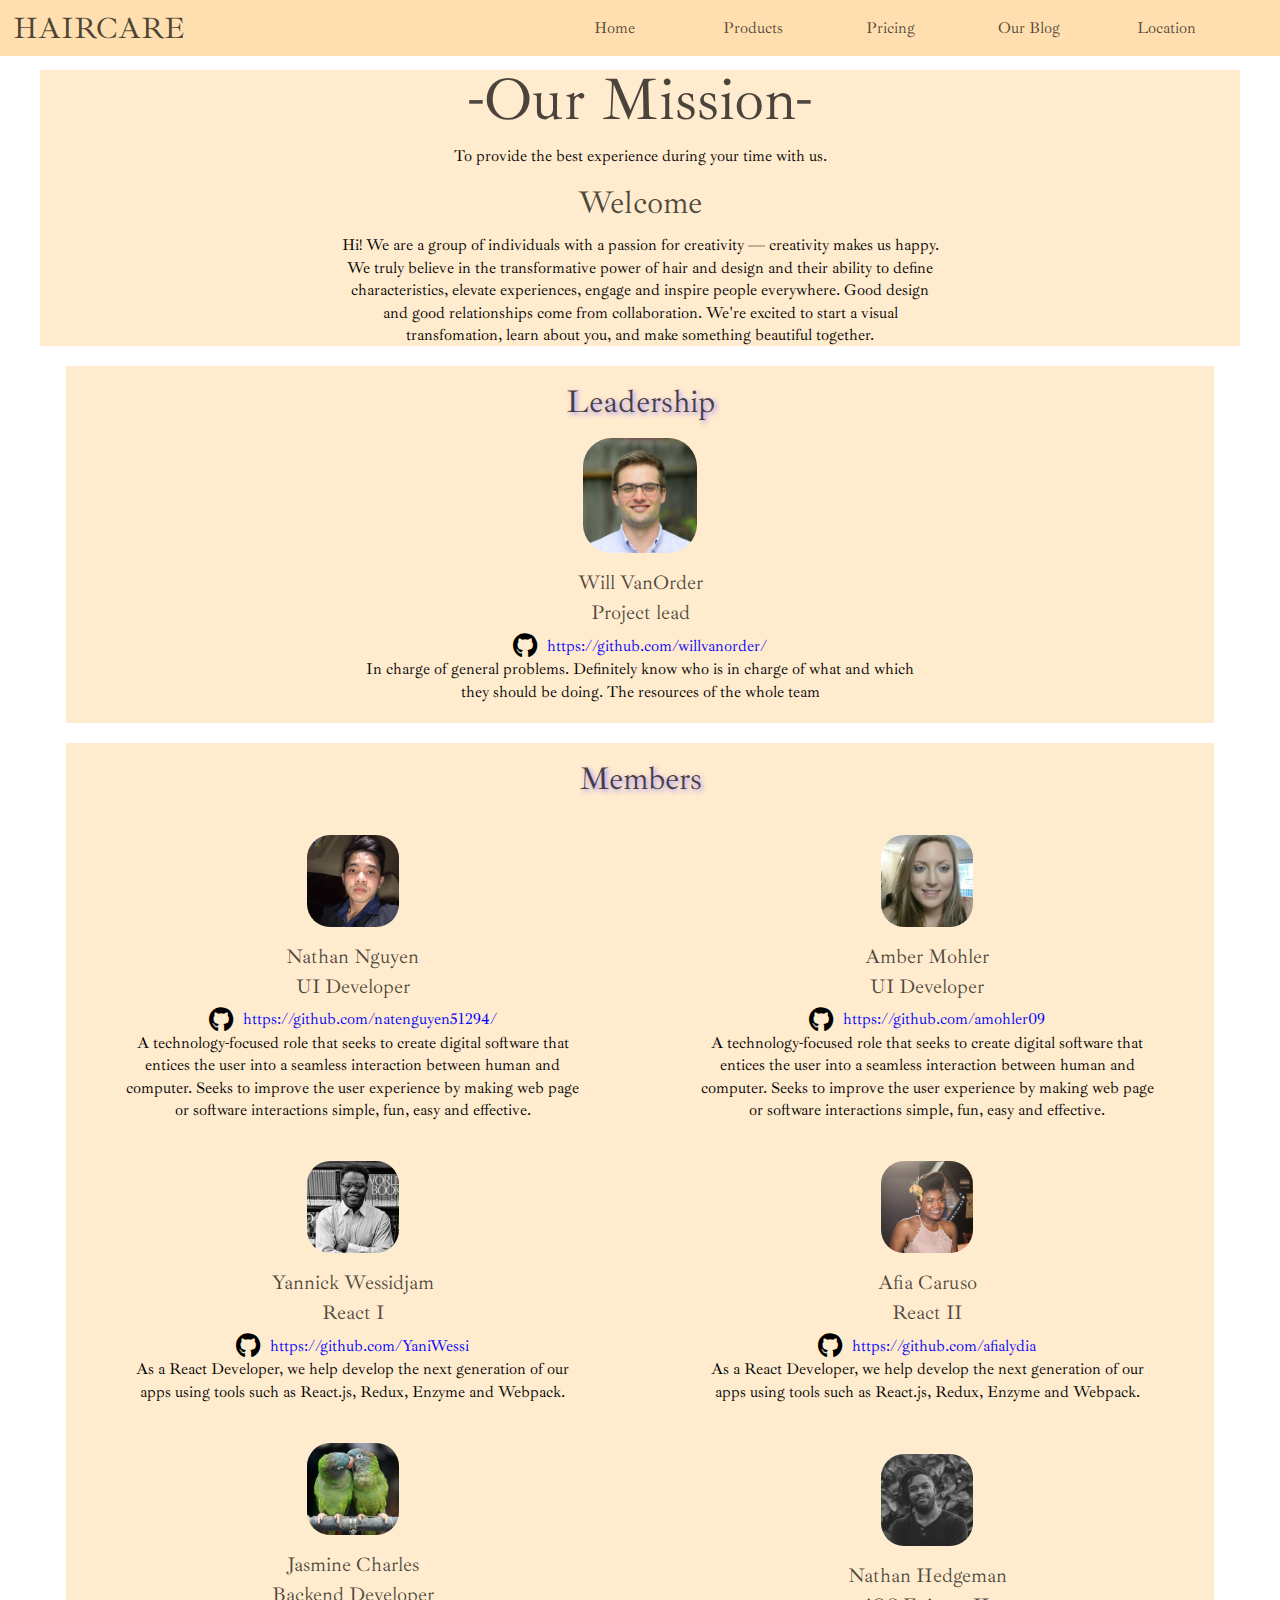
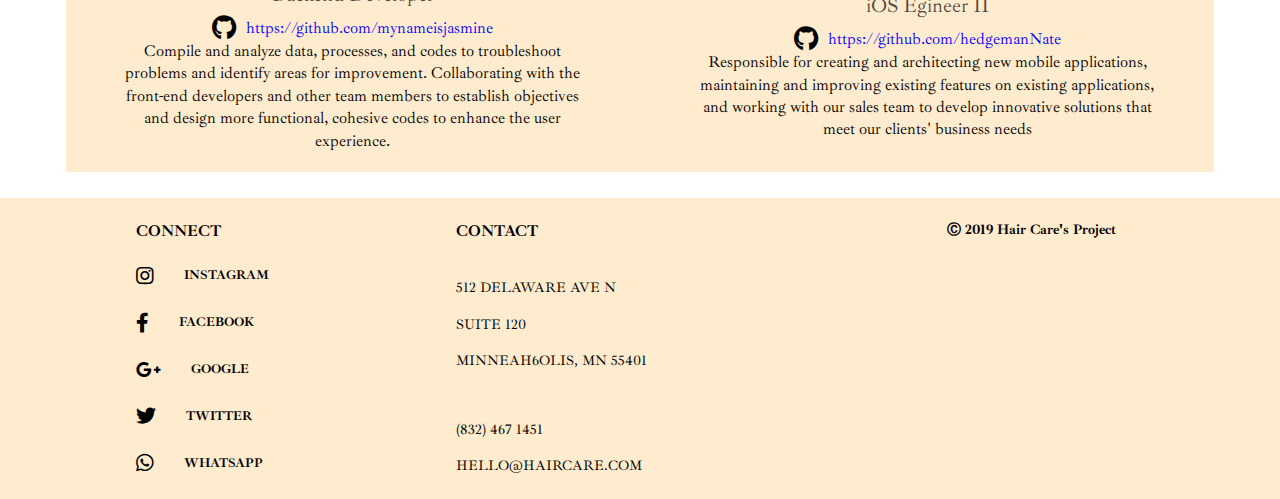
==== about.html @ 421dd812 "Merge pull request #2 from natenguyen51294/nate-nguyen" ====
<!doctype html>

<html lang="en">

<head>
  <meta charset="utf-8">
  <link href="https://fonts.googleapis.com/css?family=Ibarra+Real+Nova&display=swap" rel="stylesheet">
  <link href="css/index.css" rel="stylesheet">
  <link href="css/all.css" rel="stylesheet">

  <title>Haircare | New Hair, New Life</title>

  <meta name="viewport" content="width=device-width, initial-scale=1.0">

</head>

<body>
  <div class="navigation">
    <h3>Haircare</h3>
    <nav>
      <a href="index.html">Home</a>
      <a href="#">Products</a>
      <a href="#">Pricing</a>
      <a href="#">Our Blog</a>
      <a href="#">Location</a>
    </nav>
  </div>

  <header class="mission">
    <div class="intro">
      <h1>-Our Mission-</h1>
      <p>To provide the best experience during your time with us.</p>
    </div>
    <div class="about">
      <h2>Welcome</h2>
      <p>Hi! We are a group of individuals with a passion for creativity — creativity makes
        us happy. We truly believe in the transformative power of hair and design and their ability to define
        characteristics, elevate experiences, engage and inspire people everywhere. Good design and good relationships
        come from collaboration. We're excited to start a visual transfomation, learn about you, and make something
        beautiful
        together.</p>
    </div>
  </header>

  <main class="about-page">
    <div class="leader">
      <h2>Leadership</h2>
      <div class="lead">
        <img src="img/Will.jpeg" alt="Will img">
        <h4>Will VanOrder</h4>
        <h4>Project lead</h4>
        <div class="links">
          <i class="fab fa-github"></i>
          <a href="#" class="git-link">https://github.com/willvanorder/</a>
        </div>
        <p>In charge of general problems. Definitely know who is in charge of what and which they should be doing. The
          resources of the whole team</p>
      </div>
    </div>

    <section class="team-member">
      <div class="title">
        <h2>Members</h2>
      </div>
      <div class="members">
        <img src="img/my-photo.jpg" alt="Nguyen's img">
        <h4>Nathan Nguyen</h4>
        <h4>UI Developer</h4>
        <div class="links">
          <i class="fab fa-github"></i>
          <a href="#" class="git-link">https://github.com/natenguyen51294/</a>
        </div>
        <p>A technology-focused role that seeks to create digital software that entices the user into a seamless
          interaction between human and computer. Seeks to improve the user experience by making web page or software
          interactions simple, fun, easy and
          effective.</p>
      </div>
      <div class="members">
        <img src="img/amber.jpeg" alt="Amber's img">
        <h4>Amber Mohler</h4>
        <h4>UI Developer</h4>
        <div class="links">
          <i class="fab fa-github"></i>
          <a href="#" class="git-link">https://github.com/amohler09</a>
        </div>
        <p>A technology-focused role that seeks to create digital software that entices the user into a seamless
          interaction between human and computer. Seeks to improve the user experience by making web page or software
          interactions simple, fun, easy and
          effective.</p>
      </div>
      <div class="members">
        <img src="img/Yannick.jpeg" alt="Yannick's img">
        <h4>Yannick Wessidjam</h4>
        <h4>React I</h4>
        <div class="links">
          <i class="fab fa-github"></i>
          <a href="#" class="git-link">https://github.com/YaniWessi</a>
        </div>
        <p>As a React Developer, we help develop the next generation of our apps using tools such as React.js,
          Redux, Enzyme and Webpack.</p>
      </div>
      <div class="members">
        <img src="img/Afia.jpeg" alt="Afia's img">
        <h4>Afia Caruso</h4>
        <h4>React II</h4>
        <div class="links">
          <i class="fab fa-github"></i>
          <a href="#" class="git-link">https://github.com/afialydia</a>
        </div>
        <p>As a React Developer, we help develop the next generation of our apps using tools such as React.js,
          Redux, Enzyme and Webpack.</p>
      </div>
      <div class="members">
        <img src="img/Jasmine.jpeg" alt="Jasmine's img">
        <h4>Jasmine Charles</h4>
        <h4>Backend Developer</h4>
        <div class="links">
          <i class="fab fa-github"></i>
          <a href="#" class="git-link">https://github.com/mynameisjasmine</a>
        </div>
        <p>Compile and analyze data, processes, and codes to troubleshoot problems and identify areas for improvement.
          Collaborating with the front-end developers and other team members to establish objectives and design more
          functional, cohesive codes to enhance the user experience.</p>
      </div>
      <div class="members">
        <img src="img/Nathan.jpeg" alt="Hedgeman's img">
        <h4>Nathan Hedgeman</h4>
        <h4>iOS Egineer II</h4>
        <div class="links">
          <i class="fab fa-github"></i>
          <a href="#" class="git-link">https://github.com/hedgemanNate</a>
        </div>
        <p>Responsible for creating and architecting new mobile applications, maintaining and improving existing
          features on existing applications, and working with our sales team to develop innovative solutions that meet
          our clients' business needs</p>
      </div>
    </section>
  </main>
</body>

<footer class="about-footer">
  <div class="connect">
    <h5>Connect</h5>
    <div class="social-media">
      <i class="fab fa-instagram"></i>
      <a href="#" class="social-app">instagram</a>
    </div>
    <div class="social-media">
      <i class="fab fa-facebook-f"></i>
      <a href="#" class="social-app">facebook</a>
    </div>
    <div class="social-media">
      <i class="fab fa-google-plus-g"></i>
      <a href="#" class="social-app">google</a>
    </div>
    <div class="social-media">
      <i class="fab fa-twitter"></i>
      <a href="#" class="social-app">twitter</a>
    </div>
    <div class="social-media">
      <i class="fab fa-whatsapp"></i>
      <a href="#" class="social-app">whatsapp</a>
    </div>
  </div>
  <div class="contact">
    <h5>Contact</h5>
    <h6>512 DELAWARE AVE N</h6>
    <h6> SUITE 120</h6>
    <h6> MINNEAh6OLIS, MN 55401</h6><br>
    <h6> (832) 467 1451</h6>
    <h6> HELLO@HAIRCARE.COM</h6>
  </div>
  <div class="establish">
    <h5>&#9400; 2019 Hair Care's Project</h5>
  </div>
</footer>
---- css/index.css ----
/* http://meyerweb.com/eric/tools/css/reset/ 
   v2.0 | 20110126
   License: none (public domain)
*/
html,
body,
div,
span,
applet,
object,
iframe,
h1,
h2,
h3,
h4,
h5,
h6,
p,
blockquote,
pre,
a,
abbr,
acronym,
address,
big,
cite,
code,
del,
dfn,
em,
img,
ins,
kbd,
q,
s,
samp,
small,
strike,
strong,
sub,
sup,
tt,
var,
b,
u,
i,
center,
dl,
dt,
dd,
ol,
ul,
li,
fieldset,
form,
label,
legend,
table,
caption,
tbody,
tfoot,
thead,
tr,
th,
td,
article,
aside,
canvas,
details,
embed,
figure,
figcaption,
footer,
header,
hgroup,
menu,
nav,
output,
ruby,
section,
summary,
time,
mark,
audio,
video {
  margin: 0;
  padding: 0;
  border: 0;
  font-size: 100%;
  font: inherit;
  vertical-align: baseline;
}
/* HTML5 display-role reset for older browsers */
article,
aside,
details,
figcaption,
figure,
footer,
header,
hgroup,
menu,
nav,
section {
  display: block;
}
body {
  line-height: 1;
}
ol,
ul {
  list-style: none;
}
blockquote,
q {
  quotes: none;
}
blockquote:before,
blockquote:after,
q:before,
q:after {
  content: '';
  content: none;
}
table {
  border-collapse: collapse;
  border-spacing: 0;
}
* {
  box-sizing: border-box;
}
html {
  font-size: 62.5%;
}
html,
body {
  font-family: 'Ibarra Real Nova', serif;
}
h1,
h2,
h3,
h4,
h5 {
  font-family: 'Ibarra Real Nova', serif;
}
h2 {
  font-size: 3.2rem;
}
h3 {
  font-size: 2.8rem;
}
p {
  font-size: 1.6rem;
  line-height: 1.4;
}
header {
  display: flex;
  justify-content: space-between;
  align-items: center;
  margin: 2rem 2rem;
}
@media (max-width: 1000px) {
  header {
    margin: 2rem 1rem;
  }
}
@media (max-width: 500px) {
  header {
    flex-direction: column;
    align-items: flex-start;
  }
}
header h1 {
  font-size: 6rem;
  width: 92%;
  text-transform: capitalize;
  color: #000000b5;
}
@media (max-width: 1000px) {
  header h1 {
    font-size: 3rem;
  }
}
@media (max-width: 800px) {
  header h1 {
    font-size: 2rem;
  }
}
@media (max-width: 500px) {
  header h1 {
    width: 80%;
    margin-bottom: 2rem;
  }
}
header h1 span {
  font-size: 2rem;
  font-family: 'Satisfy', cursive;
  margin-left: 2rem;
  text-shadow: 0.2rem 0.2rem 1rem;
}
@media (max-width: 500px) {
  header h1 span {
    font-size: 1.5rem;
  }
}
header nav {
  display: flex;
  justify-content: center;
  width: 8%;
}
header nav:hover {
  box-shadow: 0.2rem 0.2rem 1rem;
  border-radius: 45%;
  transition: 0.5s;
}
@media (max-width: 500px) {
  header nav {
    width: 20%;
  }
}
header nav a {
  font-size: 1.6rem;
  text-decoration: none;
  color: #000000b5;
  text-transform: capitalize;
}
@media (max-width: 800px) {
  header nav a {
    font-size: 1.2rem;
  }
}
@media (max-width: 500px) {
  header nav a {
    font-size: 1rem;
  }
}
.navigation {
  display: flex;
  justify-content: space-around;
  align-items: center;
  padding: 1%;
  position: fixed;
  width: 100%;
  top: 0;
  background-color: #ffdfaf;
}
.navigation h3 {
  font-size: 3rem;
  text-transform: uppercase;
  color: #000000b5;
  width: 40%;
}
@media (max-width: 1000px) {
  .navigation h3 {
    font-size: 2.5rem;
  }
}
@media (max-width: 500px) {
  .navigation h3 {
    font-size: 2rem;
  }
}
.navigation nav {
  display: flex;
  justify-content: space-evenly;
  align-items: center;
  width: 60%;
}
@media (max-width: 1000px) {
  .navigation nav {
    width: 100%;
  }
}
.navigation nav a {
  width: 10%;
  height: 3rem;
  font-size: 1.6rem;
  text-decoration: none;
  color: #000000b5;
  display: flex;
  justify-content: center;
  align-items: center;
}
.navigation nav a:hover {
  box-shadow: 0 1px 2px rgba(0, 0, 0, 0.3);
  transition: box-shadow 0.3s ease-in-out;
  transform: scale(1.3, 1.3);
  border-radius: 50%;
}
@media (max-width: 500px) {
  .navigation nav a {
    font-size: 1rem;
  }
}
.hero {
  margin-bottom: -7rem;
}
@media (max-width: 1000px) {
  .hero {
    margin-bottom: -3rem;
  }
}
@media (max-width: 500px) {
  .hero {
    margin-bottom: -2rem;
  }
}
.hero img {
  position: absolute;
  top: 0%;
  left: 0%;
  width: 100%;
  height: 100%;
  z-index: -1;
  overflow: hidden;
}
.home {
  display: flex;
  justify-content: space-around;
  align-items: center;
  height: 100vh;
}
.home h2 {
  width: 65%;
  text-align: left;
  height: 65%;
  line-height: 2;
  font-size: 3.3rem;
  text-transform: capitalize;
  color: #000000b5;
}
@media (max-width: 1000px) {
  .home h2 {
    height: 50%;
    font-size: 3rem;
    width: 80%;
  }
}
@media (max-width: 500px) {
  .home h2 {
    font-size: 2rem;
    width: 90%;
  }
}
.home h2 .span-1 {
  font-size: 7rem;
  font-family: 'Satisfy', cursive;
  text-shadow: 0.2rem 0.2rem 1rem;
}
@media (max-width: 800px) {
  .home h2 .span-1 {
    font-size: 5rem;
  }
}
@media (max-width: 500px) {
  .home h2 .span-1 {
    font-size: 3.5rem;
  }
}
.home h2 .span-2 {
  font-size: 2rem;
}
.different-section h2 {
  text-align: center;
  text-transform: uppercase;
  color: #000000b5;
  font-size: 4rem;
  text-shadow: 0.5rem 0.5rem 1rem black;
  font-family: 'Raleway Dots', cursive;
  font-weight: 500;
}
@media (max-width: 1000px) {
  .different-section h2 {
    font-size: 2.5rem;
    margin: 0;
  }
}
@media (max-width: 500px) {
  .different-section h2 {
    font-size: 2rem;
  }
}
.mission {
  display: flex;
  flex-direction: column;
  background-color: #ffebcd;
  margin: 7rem 4rem 2rem 4rem;
}
@media (max-width: 1000px) {
  .mission {
    margin-top: 6rem;
  }
}
@media (max-width: 500px) {
  .mission {
    margin-top: 4rem;
  }
}
.mission .intro {
  width: 100%;
  text-align: center;
  margin-bottom: 2rem;
}
.mission .intro h1 {
  width: 100%;
  margin-bottom: 1.5rem;
  color: #000000b5;
}
@media (max-width: 1000px) {
  .mission .intro h1 {
    font-size: 5rem;
  }
}
@media (max-width: 500px) {
  .mission .intro h1 {
    font-size: 3rem;
    text-align: center;
  }
}
.mission .about {
  width: 50%;
  text-align: center;
}
@media (max-width: 1000px) {
  .mission .about {
    width: 100%;
  }
}
.mission .about h2 {
  width: 100%;
  margin-bottom: 1.5rem;
  color: #000000b5;
}
@media (max-width: 500px) {
  .mission .about h2 {
    font-size: 2.2rem;
  }
}
@media (max-width: 1000px) {
  .mission .about p {
    font-size: 1.5rem;
  }
}
@media (max-width: 500px) {
  .mission .about p {
    font-size: 1.3rem;
  }
}
.about-page {
  margin: auto 4rem;
  padding: 2%;
  padding-top: 0;
}
.about-page img {
  margin-bottom: 2rem;
  width: 20%;
  border-radius: 25%;
}
.about-page img:hover {
  transition: 0.5s ease-out;
  transform: scale(0.9, 0.9);
}
.about-page .leader {
  display: flex;
  justify-content: center;
  align-items: center;
  flex-direction: column;
  background-color: #ffebcd;
}
.about-page .leader h2 {
  color: #000000b5;
  margin-top: 2rem;
  text-shadow: 0.2rem 0.2rem 0.5rem #a08bff;
}
@media (max-width: 500px) {
  .about-page .leader h2 {
    font-size: 1.8rem;
  }
}
.about-page .leader .lead {
  width: 50%;
  margin: 2rem auto;
  display: flex;
  justify-content: center;
  align-items: center;
  flex-direction: column;
}
@media (max-width: 500px) {
  .about-page .leader .lead {
    width: 100%;
  }
}
.about-page .leader .lead h4 {
  font-size: 2rem;
  color: #000000b5;
  margin-bottom: 1rem;
}
@media (max-width: 500px) {
  .about-page .leader .lead h4 {
    font-size: 1.8rem;
  }
}
.about-page .leader .lead .links {
  display: flex;
  justify-content: center;
  align-items: center;
}
.about-page .leader .lead .links i {
  font-size: 2.5rem;
  margin-right: 1rem;
}
@media (max-width: 800px) {
  .about-page .leader .lead .links i {
    font-size: 2rem;
  }
}
.about-page .leader .lead .links .git-link {
  font-size: 1.6rem;
  text-decoration: none;
}
.about-page .leader .lead .links .git-link:link,
.about-page .leader .lead .links .git-link:visited {
  color: blue;
}
.about-page .leader .lead .links .git-link:hover {
  color: red;
}
.about-page .leader .lead p {
  text-align: center;
}
@media (max-width: 1000px) {
  .about-page .leader .lead p {
    font-size: 1.4rem;
  }
}
@media (max-width: 500px) {
  .about-page .leader .lead p {
    font-size: 1.3rem;
    padding: 1%;
  }
}
.about-page .team-member {
  display: flex;
  justify-content: space-evenly;
  align-items: center;
  flex-wrap: wrap;
  background-color: #ffebcd;
  margin-top: 2rem;
}
.about-page .team-member .title {
  text-align: center;
  margin: 2rem auto;
  width: 100%;
}
.about-page .team-member .title h2 {
  color: #000000b5;
  text-shadow: 0.2rem 0.2rem 0.5rem #a08bff;
}
@media (max-width: 500px) {
  .about-page .team-member .title h2 {
    font-size: 1.8rem;
  }
}
.about-page .team-member .members {
  width: 40%;
  margin: 2rem auto;
  display: flex;
  justify-content: center;
  align-items: center;
  flex-direction: column;
}
@media (max-width: 500px) {
  .about-page .team-member .members {
    width: 100%;
    margin-bottom: 0;
  }
}
.about-page .team-member .members h4 {
  font-size: 2rem;
  color: #000000b5;
  margin-bottom: 1rem;
}
@media (max-width: 500px) {
  .about-page .team-member .members h4 {
    font-size: 1.8rem;
  }
}
.about-page .team-member .members .links {
  display: flex;
  justify-content: center;
  align-items: center;
}
.about-page .team-member .members .links i {
  font-size: 2.5rem;
  margin-right: 1rem;
}
@media (max-width: 800px) {
  .about-page .team-member .members .links i {
    font-size: 2rem;
  }
}
.about-page .team-member .members .links .git-link {
  font-size: 1.6rem;
  text-decoration: none;
}
@media (max-width: 800px) {
  .about-page .team-member .members .links .git-link {
    font-size: 1.3rem;
  }
}
.about-page .team-member .members .links .git-link:link,
.about-page .team-member .members .links .git-link:visited {
  color: blue;
}
.about-page .team-member .members .links .git-link:hover {
  color: red;
}
.about-page .team-member .members p {
  text-align: center;
}
@media (max-width: 1000px) {
  .about-page .team-member .members p {
    font-size: 1.4rem;
  }
}
@media (max-width: 500px) {
  .about-page .team-member .members p {
    font-size: 1.3rem;
    padding: 1%;
  }
}
.style,
.color {
  width: 90%;
  margin: 0 auto;
  display: flex;
  justify-content: space-between;
  align-items: center;
  margin: 5rem auto;
}
.style h3,
.color h3 {
  text-align: center;
  margin: 1.5rem auto;
  font-family: 'Cookie', cursive;
}
@media (max-width: 800px) {
  .style h3,
  .color h3 {
    margin: auto 3rem;
    font-size: 2.2rem;
  }
}
.style p,
.color p {
  font-size: 1.6rem;
}
@media (max-width: 500px) {
  .style p,
  .color p {
    font-size: 1.2rem;
  }
}
.style {
  background-color: #ffe4e1;
  display: flex;
  justify-content: space-between;
  align-items: center;
}
@media (max-width: 800px) {
  .style {
    flex-direction: column;
  }
}
@media (max-width: 500px) {
  .style #reverse {
    flex-direction: row-reverse;
  }
}
.style .col-1-of-3 {
  width: 30%;
  display: flex;
  justify-content: center;
  align-items: center;
  flex-direction: column;
  padding: 3rem;
}
@media (max-width: 1000px) {
  .style .col-1-of-3 {
    width: 30%;
    margin: 2rem 4rem;
  }
}
@media (max-width: 800px) {
  .style .col-1-of-3 {
    width: 100%;
    flex-direction: row;
  }
}
@media (max-width: 500px) {
  .style .col-1-of-3 {
    width: 100%;
    padding: 1rem;
  }
}
.style .col-1-of-3 img {
  width: 60%;
  border-radius: 50%;
}
@media (max-width: 1000px) {
  .style .col-1-of-3 img {
    width: 45%;
  }
}
@media (max-width: 800px) {
  .style .col-1-of-3 img {
    width: 20%;
  }
}
.color {
  background-color: #ffe4e1;
  display: flex;
  justify-content: space-between;
  align-items: center;
}
@media (max-width: 800px) {
  .color {
    flex-direction: column;
  }
}
@media (max-width: 500px) {
  .color #reverse {
    flex-direction: row;
  }
}
.color .col-1-of-2 {
  width: 40%;
  display: flex;
  justify-content: center;
  align-items: center;
  flex-direction: column;
  padding: 3rem;
}
@media (max-width: 1000px) {
  .color .col-1-of-2 {
    width: 80%;
    margin: 2rem 4rem;
  }
}
@media (max-width: 800px) {
  .color .col-1-of-2 {
    width: 100%;
    flex-direction: row-reverse;
  }
}
@media (max-width: 500px) {
  .color .col-1-of-2 {
    width: 100%;
    padding: 1rem;
  }
}
.color .col-1-of-2 img {
  width: 60%;
  border-radius: 50%;
}
@media (max-width: 800px) {
  .color .col-1-of-2 img {
    width: 20%;
  }
}
.home-page {
  text-align: center;
  font-size: 2.3rem;
  padding-bottom: 3rem;
  color: #000000b5;
  background-color: #ffe4e1;
}
@media (max-width: 500px) {
  .home-page {
    font-size: 2rem;
  }
}
.home-page nav {
  padding: 2%;
  padding-top: 0;
  display: flex;
  justify-content: center;
  align-items: center;
}
.home-page nav a {
  text-decoration: none;
  text-transform: uppercase;
  font-size: 1.6rem;
  color: #000000b5;
  margin: 2rem;
}
@media (max-width: 500px) {
  .home-page nav a {
    font-size: 1.4rem;
  }
}
.home-page span {
  font-size: 1.2rem;
}
@media (max-width: 500px) {
  .home-page {
    font-size: 1.8rem;
  }
}
.about-footer {
  background-color: #ffebcd;
  padding: 2%;
  display: flex;
  justify-content: space-around;
  align-items: center;
}
.about-footer h5 {
  font-size: 1.6rem;
  text-transform: uppercase;
  font-weight: 700;
}
@media (max-width: 500px) {
  .about-footer h5 {
    font-size: 1.4rem;
  }
}
.about-footer .connect {
  height: 25rem;
  width: 20%;
  display: flex;
  justify-content: space-between;
  align-items: center;
  flex-direction: column;
}
@media (max-width: 500px) {
  .about-footer .connect {
    width: 30%;
    margin-left: -3rem;
  }
}
.about-footer .connect h5 {
  width: 60%;
}
.about-footer .connect .social-media {
  width: 60%;
  display: flex;
  justify-content: start;
  align-items: center;
  flex-direction: row;
  margin: 2rem auto 0 auto;
}
.about-footer .connect .social-media .social-app {
  font-size: 1.3rem;
  text-transform: uppercase;
  text-decoration: none;
  font-weight: 700;
}
@media (max-width: 800px) {
  .about-footer .connect .social-media .social-app {
    font-size: 1.1rem;
  }
}
.about-footer .connect .social-media .social-app:link,
.about-footer .connect .social-media .social-app:visited {
  color: black;
}
.about-footer .connect .social-media i {
  font-size: 2rem;
  margin-right: 3rem;
}
@media (max-width: 800px) {
  .about-footer .connect .social-media i {
    font-size: 1.8rem;
  }
}
.about-footer .connect .social-media .fa-instagram:hover {
  color: #c32aa3;
}
.about-footer .connect .social-media .fa-facebook-f:hover {
  color: #3b5998;
}
.about-footer .connect .social-media .fa-google-plus-g:hover {
  color: #dc4e41;
}
.about-footer .connect .social-media .fa-twitter:hover {
  color: #55acee;
}
.about-footer .connect .social-media .fa-whatsapp:hover {
  color: #25d366;
}
.about-footer .contact {
  height: 25rem;
  width: 30%;
  display: flex;
  justify-content: space-between;
  align-items: start;
  flex-direction: column;
}
@media (max-width: 500px) {
  .about-footer .contact {
    margin-left: 1rem;
  }
}
.about-footer .contact h5 {
  margin-bottom: 2rem;
}
.about-footer .contact h6 {
  font-size: 1.4rem;
  text-transform: uppercase;
}
@media (max-width: 500px) {
  .about-footer .contact h6 {
    font-size: 1.2rem;
  }
}
.about-footer .establish {
  height: 25rem;
  width: 20%;
}
.about-footer .establish h5 {
  font-size: 1.4rem;
  text-transform: capitalize;
}
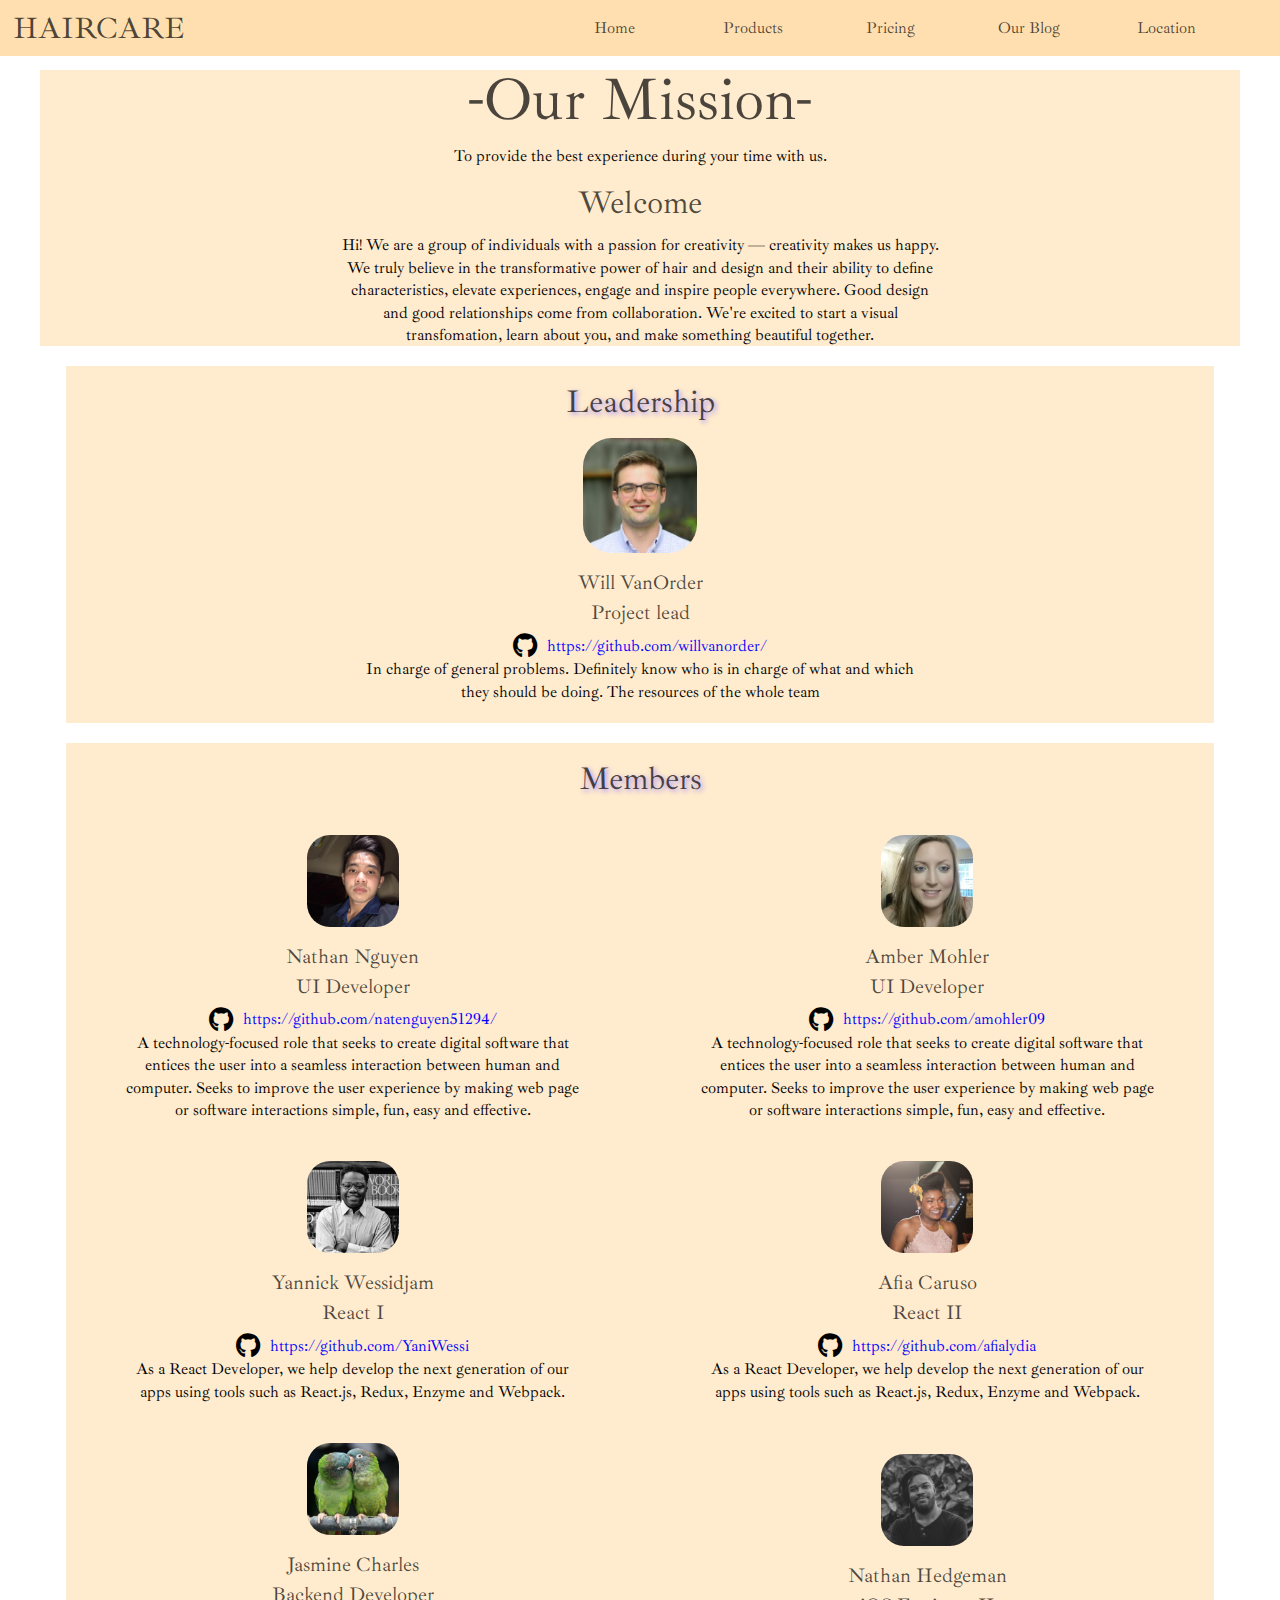
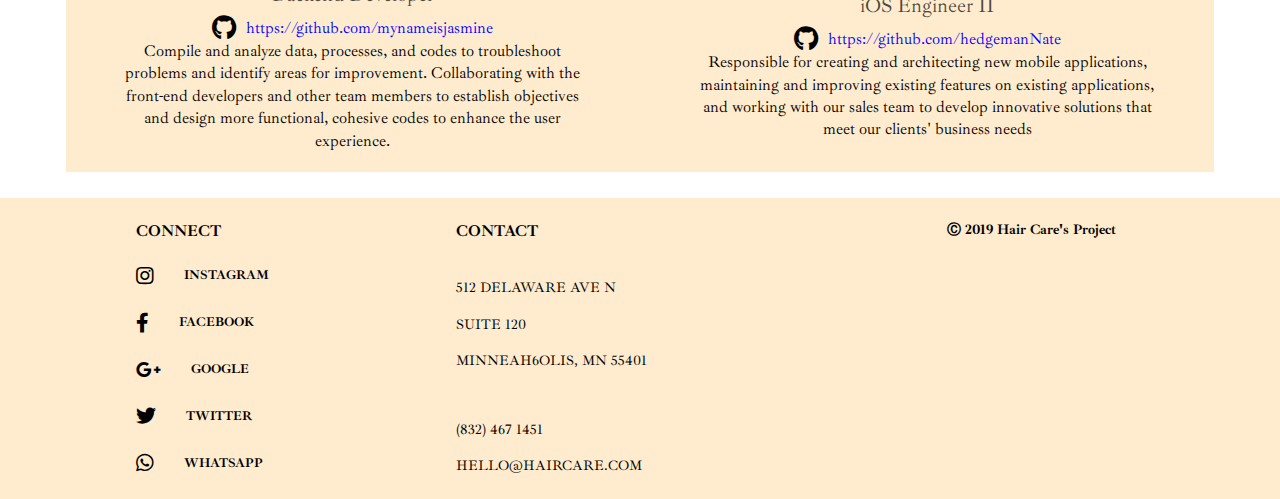
==== commit 51ebb458: "updated hover effect about footer" ====
--- a/about.html
+++ b/about.html
@@ -125,7 +125,7 @@
       <div class="members">
         <img src="img/Nathan.jpeg" alt="Hedgeman's img">
         <h4>Nathan Hedgeman</h4>
-        <h4>iOS Egineer II</h4>
+        <h4>iOS Engineer II</h4>
         <div class="links">
           <i class="fab fa-github"></i>
           <a href="#" class="git-link">https://github.com/hedgemanNate</a>
--- a/css/index.css
+++ b/css/index.css
@@ -283,7 +283,7 @@
 }
 .navigation nav a:hover {
   box-shadow: 0 1px 2px rgba(0, 0, 0, 0.3);
-  transition: box-shadow 0.3s ease-in-out;
+  transition: box-shadow 0.5s ease-in-out;
   transform: scale(1.3, 1.3);
   border-radius: 50%;
 }
@@ -864,6 +864,10 @@
 .about-footer .connect .social-media .social-app:visited {
   color: black;
 }
+.about-footer .connect .social-media .social-app:hover {
+  color: blue;
+  transition: 0.3s;
+}
 .about-footer .connect .social-media i {
   font-size: 2rem;
   margin-right: 3rem;
@@ -875,18 +879,23 @@
 }
 .about-footer .connect .social-media .fa-instagram:hover {
   color: #c32aa3;
+  transition: 0.3s;
 }
 .about-footer .connect .social-media .fa-facebook-f:hover {
   color: #3b5998;
+  transition: 0.3s;
 }
 .about-footer .connect .social-media .fa-google-plus-g:hover {
   color: #dc4e41;
+  transition: 0.3s;
 }
 .about-footer .connect .social-media .fa-twitter:hover {
   color: #55acee;
+  transition: 0.3s;
 }
 .about-footer .connect .social-media .fa-whatsapp:hover {
   color: #25d366;
+  transition: 0.3s;
 }
 .about-footer .contact {
   height: 25rem;
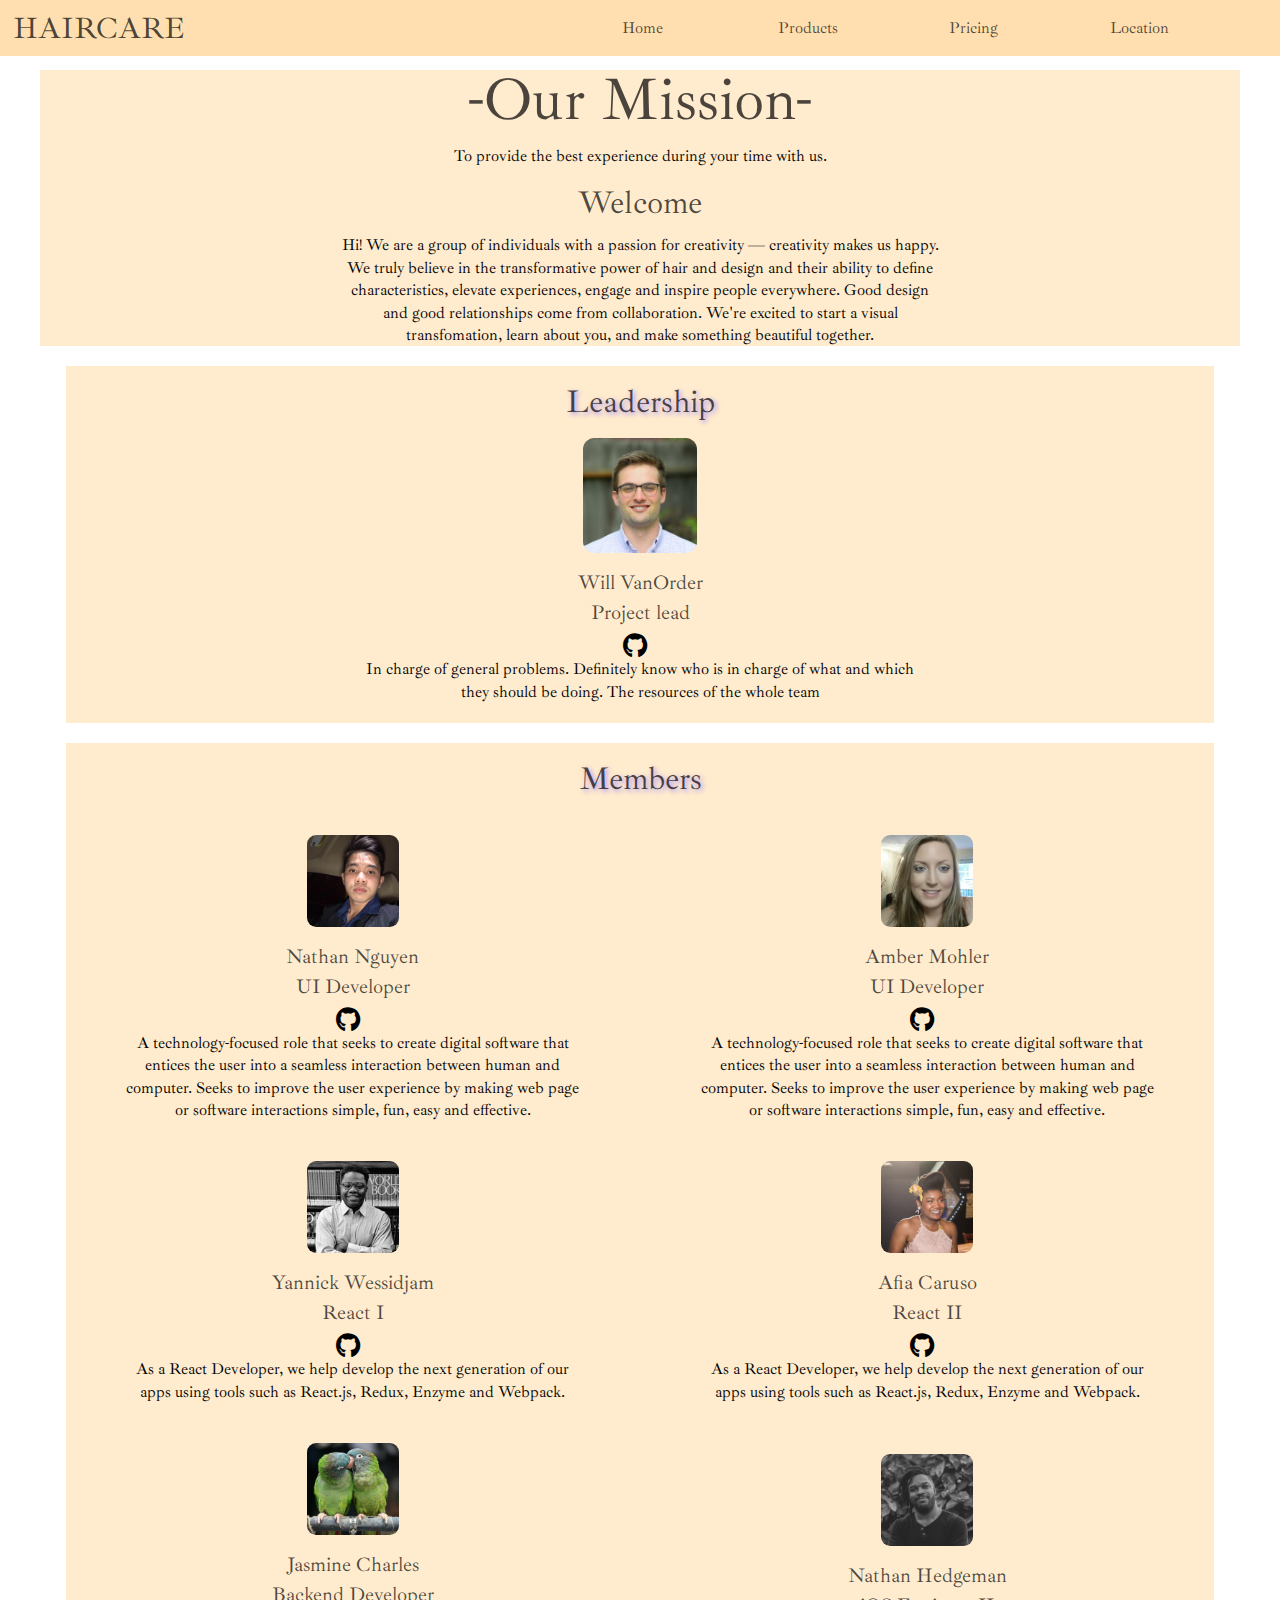
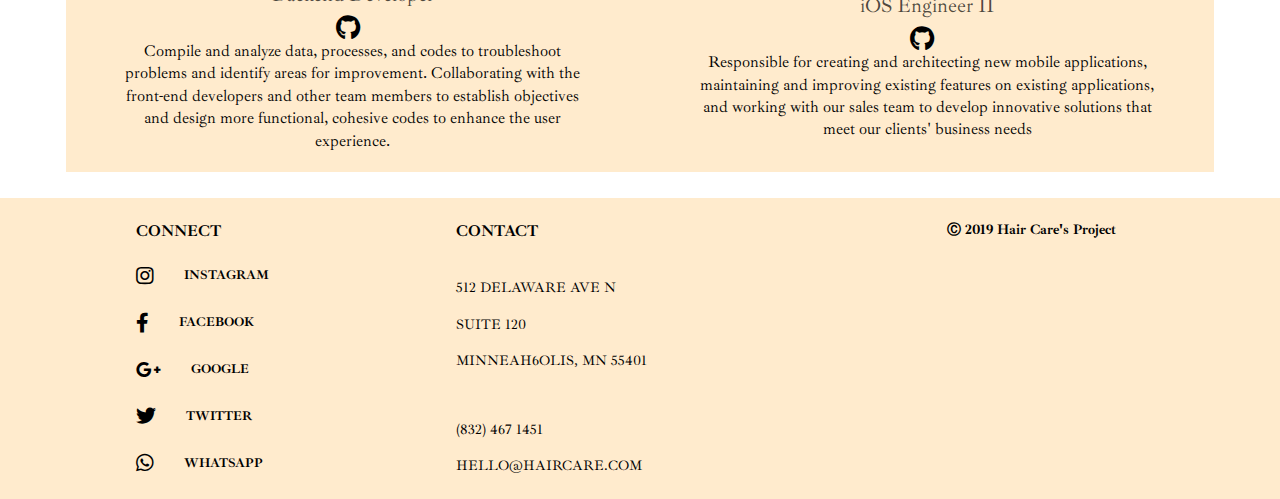
==== commit 795f70de: "Merge pull request #3 from natenguyen51294/nate-nguyen" ====
--- a/about.html
+++ b/about.html
@@ -21,7 +21,6 @@
       <a href="index.html">Home</a>
       <a href="#">Products</a>
       <a href="#">Pricing</a>
-      <a href="#">Our Blog</a>
       <a href="#">Location</a>
     </nav>
   </div>
@@ -50,8 +49,7 @@
         <h4>Will VanOrder</h4>
         <h4>Project lead</h4>
         <div class="links">
-          <i class="fab fa-github"></i>
-          <a href="#" class="git-link">https://github.com/willvanorder/</a>
+          <a href="https://github.com/willvanorder/" class="git-link" target="_blank"><i class="fab fa-github"></i></a>
         </div>
         <p>In charge of general problems. Definitely know who is in charge of what and which they should be doing. The
           resources of the whole team</p>
@@ -67,8 +65,8 @@
         <h4>Nathan Nguyen</h4>
         <h4>UI Developer</h4>
         <div class="links">
-          <i class="fab fa-github"></i>
-          <a href="#" class="git-link">https://github.com/natenguyen51294/</a>
+          <a href="https://github.com/natenguyen51294/" class="git-link" target="_blank"><i
+              class="fab fa-github"></i></a>
         </div>
         <p>A technology-focused role that seeks to create digital software that entices the user into a seamless
           interaction between human and computer. Seeks to improve the user experience by making web page or software
@@ -80,8 +78,7 @@
         <h4>Amber Mohler</h4>
         <h4>UI Developer</h4>
         <div class="links">
-          <i class="fab fa-github"></i>
-          <a href="#" class="git-link">https://github.com/amohler09</a>
+          <a href="https://github.com/amohler09" class="git-link" target="_blank"><i class="fab fa-github"></i></a>
         </div>
         <p>A technology-focused role that seeks to create digital software that entices the user into a seamless
           interaction between human and computer. Seeks to improve the user experience by making web page or software
@@ -93,8 +90,7 @@
         <h4>Yannick Wessidjam</h4>
         <h4>React I</h4>
         <div class="links">
-          <i class="fab fa-github"></i>
-          <a href="#" class="git-link">https://github.com/YaniWessi</a>
+          <a href="https://github.com/YaniWessi" class="git-link" target="_blank"><i class="fab fa-github"></i></a>
         </div>
         <p>As a React Developer, we help develop the next generation of our apps using tools such as React.js,
           Redux, Enzyme and Webpack.</p>
@@ -104,8 +100,7 @@
         <h4>Afia Caruso</h4>
         <h4>React II</h4>
         <div class="links">
-          <i class="fab fa-github"></i>
-          <a href="#" class="git-link">https://github.com/afialydia</a>
+          <a href="https://github.com/afialydia" class="git-link" target="_blank"><i class="fab fa-github"></i></a>
         </div>
         <p>As a React Developer, we help develop the next generation of our apps using tools such as React.js,
           Redux, Enzyme and Webpack.</p>
@@ -115,8 +110,8 @@
         <h4>Jasmine Charles</h4>
         <h4>Backend Developer</h4>
         <div class="links">
-          <i class="fab fa-github"></i>
-          <a href="#" class="git-link">https://github.com/mynameisjasmine</a>
+          <a href="https://github.com/mynameisjasmine" class="git-link" target="_blank"><i
+              class="fab fa-github"></i></a>
         </div>
         <p>Compile and analyze data, processes, and codes to troubleshoot problems and identify areas for improvement.
           Collaborating with the front-end developers and other team members to establish objectives and design more
@@ -127,8 +122,7 @@
         <h4>Nathan Hedgeman</h4>
         <h4>iOS Engineer II</h4>
         <div class="links">
-          <i class="fab fa-github"></i>
-          <a href="#" class="git-link">https://github.com/hedgemanNate</a>
+          <a href="https://github.com/hedgemanNate" class="git-link" target="_blank"><i class="fab fa-github"></i></a>
         </div>
         <p>Responsible for creating and architecting new mobile applications, maintaining and improving existing
           features on existing applications, and working with our sales team to develop innovative solutions that meet
--- a/css/index.css
+++ b/css/index.css
@@ -203,36 +203,31 @@
     font-size: 1.5rem;
   }
 }
-header nav {
-  display: flex;
-  justify-content: center;
+header button {
   width: 8%;
-}
-header nav:hover {
-  box-shadow: 0.2rem 0.2rem 1rem;
-  border-radius: 45%;
-  transition: 0.5s;
-}
-@media (max-width: 500px) {
-  header nav {
-    width: 20%;
-  }
-}
-header nav a {
-  font-size: 1.6rem;
-  text-decoration: none;
-  color: #000000b5;
-  text-transform: capitalize;
-}
-@media (max-width: 800px) {
-  header nav a {
-    font-size: 1.2rem;
-  }
-}
-@media (max-width: 500px) {
-  header nav a {
+  border-radius: 10rem;
+  outline: none;
+  font-size: 1.5rem;
+  background-color: #ffe4e1;
+}
+@media (max-width: 800px) {
+  header button {
+    font-size: 1.1rem;
+  }
+}
+@media (max-width: 500px) {
+  header button {
+    width: 15%;
     font-size: 1rem;
   }
+}
+header button:hover {
+  box-shadow: 0.2rem 0.2rem 0.5rem;
+  transform: translateY(-0.3rem);
+  transition: 0.3s;
+}
+header button:active {
+  transform: translateY(0);
 }
 .navigation {
   display: flex;
@@ -368,6 +363,24 @@
   text-shadow: 0.5rem 0.5rem 1rem black;
   font-family: 'Raleway Dots', cursive;
   font-weight: 500;
+  -webkit-animation: action 1s infinite  alternate;
+  animation: action 1s infinite  alternate;
+}
+@-webkit-keyframes action {
+  0% {
+    transform: translateY(0);
+  }
+  100% {
+    transform: translateY(-1rem);
+  }
+}
+@keyframes action {
+  0% {
+    transform: translateY(0);
+  }
+  100% {
+    transform: translateY(-1rem);
+  }
 }
 @media (max-width: 1000px) {
   .different-section h2 {
@@ -378,6 +391,68 @@
 @media (max-width: 500px) {
   .different-section h2 {
     font-size: 2rem;
+  }
+}
+.our-service {
+  width: 90%;
+  margin: 5rem auto;
+  display: flex;
+  justify-content: space-between;
+  align-items: flex-start;
+  flex-wrap: wrap;
+  background-color: #ffe4e1;
+}
+.our-service .service {
+  width: 30%;
+  padding: 2%;
+  display: flex;
+  justify-content: center;
+  align-items: center;
+  flex-direction: column;
+}
+@media (max-width: 800px) {
+  .our-service .service {
+    width: 50%;
+  }
+}
+@media (max-width: 500px) {
+  .our-service .service {
+    width: 100%;
+  }
+}
+.our-service .service i {
+  font-size: 6rem;
+  margin-bottom: 1rem;
+}
+@media (max-width: 800px) {
+  .our-service .service i {
+    font-size: 4.5rem;
+  }
+}
+@media (max-width: 500px) {
+  .our-service .service i {
+    font-size: 3.5rem;
+  }
+}
+.our-service .service h6 {
+  font-size: 4rem;
+  font-family: 'Sastify', cursive;
+  margin-bottom: 2rem;
+  text-shadow: 0.1rem 0.1rem 5rem black;
+  text-transform: capitalize;
+  text-align: center;
+}
+@media (max-width: 800px) {
+  .our-service .service h6 {
+    font-size: 3rem;
+  }
+}
+.our-service .service p {
+  text-align: center;
+}
+@media (max-width: 500px) {
+  .our-service .service p {
+    font-size: 1.4rem;
   }
 }
 .mission {
@@ -454,7 +529,7 @@
 .about-page img {
   margin-bottom: 2rem;
   width: 20%;
-  border-radius: 25%;
+  border-radius: 10%;
 }
 .about-page img:hover {
   transition: 0.5s ease-out;
@@ -514,16 +589,13 @@
     font-size: 2rem;
   }
 }
-.about-page .leader .lead .links .git-link {
-  font-size: 1.6rem;
-  text-decoration: none;
-}
 .about-page .leader .lead .links .git-link:link,
 .about-page .leader .lead .links .git-link:visited {
-  color: blue;
+  color: black;
 }
 .about-page .leader .lead .links .git-link:hover {
-  color: red;
+  color: purple;
+  transition: 0.3s;
 }
 .about-page .leader .lead p {
   text-align: center;
@@ -599,10 +671,6 @@
     font-size: 2rem;
   }
 }
-.about-page .team-member .members .links .git-link {
-  font-size: 1.6rem;
-  text-decoration: none;
-}
 @media (max-width: 800px) {
   .about-page .team-member .members .links .git-link {
     font-size: 1.3rem;
@@ -610,10 +678,11 @@
 }
 .about-page .team-member .members .links .git-link:link,
 .about-page .team-member .members .links .git-link:visited {
-  color: blue;
+  color: black;
 }
 .about-page .team-member .members .links .git-link:hover {
-  color: red;
+  color: purple;
+  transition: 0.3s;
 }
 .about-page .team-member .members p {
   text-align: center;
@@ -632,7 +701,6 @@
 .style,
 .color {
   width: 90%;
-  margin: 0 auto;
   display: flex;
   justify-content: space-between;
   align-items: center;
@@ -644,35 +712,119 @@
   margin: 1.5rem auto;
   font-family: 'Cookie', cursive;
 }
-@media (max-width: 800px) {
-  .style h3,
-  .color h3 {
-    margin: auto 3rem;
-    font-size: 2.2rem;
+.style h3:hover,
+.color h3:hover {
+  -webkit-animation: color-change 1s infinite;
+  -moz-animation: color-change 1s infinite;
+  -o-animation: color-change 1s infinite;
+  -ms-animation: color-change 1s infinite;
+  animation: color-change 1s infinite;
+}
+@-webkit-keyframes color-change {
+  0% {
+    color: purple;
+  }
+  25% {
+    color: #ff4b4b;
+  }
+  50% {
+    color: #4f4fff;
+  }
+  75% {
+    color: green;
+  }
+  100% {
+    color: black;
+  }
+}
+@-moz-keyframes color-change {
+  0% {
+    color: purple;
+  }
+  25% {
+    color: #ff4b4b;
+  }
+  50% {
+    color: #4f4fff;
+  }
+  75% {
+    color: green;
+  }
+  100% {
+    color: black;
+  }
+}
+@-ms-keyframes color-change {
+  0% {
+    color: purple;
+  }
+  25% {
+    color: #ff4b4b;
+  }
+  50% {
+    color: #4f4fff;
+  }
+  75% {
+    color: green;
+  }
+  100% {
+    color: black;
+  }
+}
+@-o-keyframes color-change {
+  0% {
+    color: purple;
+  }
+  25% {
+    color: #ff4b4b;
+  }
+  50% {
+    color: #4f4fff;
+  }
+  75% {
+    color: green;
+  }
+  100% {
+    color: black;
+  }
+}
+@keyframes color-change {
+  0% {
+    color: purple;
+  }
+  25% {
+    color: #ff4b4b;
+  }
+  50% {
+    color: #4f4fff;
+  }
+  75% {
+    color: green;
+  }
+  100% {
+    color: black;
   }
 }
 .style p,
 .color p {
   font-size: 1.6rem;
+  text-align: center;
 }
 @media (max-width: 500px) {
   .style p,
   .color p {
-    font-size: 1.2rem;
+    font-size: 1.4rem;
   }
 }
 .style {
   background-color: #ffe4e1;
-  display: flex;
-  justify-content: space-between;
-  align-items: center;
-}
-@media (max-width: 800px) {
+}
+@media (max-width: 1000px) {
   .style {
     flex-direction: column;
   }
 }
-@media (max-width: 500px) {
+@media (max-width: 1000px) {
   .style #reverse {
     flex-direction: row-reverse;
   }
@@ -687,12 +839,7 @@
 }
 @media (max-width: 1000px) {
   .style .col-1-of-3 {
-    width: 30%;
     margin: 2rem 4rem;
-  }
-}
-@media (max-width: 800px) {
-  .style .col-1-of-3 {
     width: 100%;
     flex-direction: row;
   }
@@ -707,28 +854,29 @@
   width: 60%;
   border-radius: 50%;
 }
-@media (max-width: 1000px) {
-  .style .col-1-of-3 img {
-    width: 45%;
-  }
-}
-@media (max-width: 800px) {
+.style .col-1-of-3 img:hover {
+  transition: 0.5s ease-in-out;
+  transform: scale(1.1, 1.1);
+}
+@media (max-width: 1000px) {
   .style .col-1-of-3 img {
     width: 20%;
   }
 }
+@media (max-width: 1000px) {
+  .style .col-1-of-3 h3 {
+    margin: auto 1.5rem;
+  }
+}
 .color {
   background-color: #ffe4e1;
-  display: flex;
-  justify-content: space-between;
-  align-items: center;
 }
 @media (max-width: 800px) {
   .color {
     flex-direction: column;
   }
 }
-@media (max-width: 500px) {
+@media (max-width: 800px) {
   .color #reverse {
     flex-direction: row;
   }
@@ -759,9 +907,18 @@
     padding: 1rem;
   }
 }
+@media (max-width: 800px) {
+  .color .col-1-of-2 h3 {
+    margin: 1.5rem;
+  }
+}
 .color .col-1-of-2 img {
   width: 60%;
   border-radius: 50%;
+}
+.color .col-1-of-2 img:hover {
+  transition: 0.5s ease-in-out;
+  transform: scale(0.9, 0.9);
 }
 @media (max-width: 800px) {
   .color .col-1-of-2 img {
@@ -775,9 +932,19 @@
   color: #000000b5;
   background-color: #ffe4e1;
 }
-@media (max-width: 500px) {
+@media (max-width: 1000px) {
+  .home-page {
+    font-size: 2.2rem;
+  }
+}
+@media (max-width: 800px) {
   .home-page {
     font-size: 2rem;
+  }
+}
+@media (max-width: 500px) {
+  .home-page {
+    font-size: 1.8rem;
   }
 }
 .home-page nav {
@@ -793,10 +960,31 @@
   font-size: 1.6rem;
   color: #000000b5;
   margin: 2rem;
-}
-@media (max-width: 500px) {
+  padding: 1rem;
+}
+.home-page nav a:hover {
+  color: #ffe4e1;
+  background-color: #000000b5;
+  transition: 0.3s ease-in;
+  transform: translateY(-0.3rem);
+  border-radius: 10rem;
+}
+.home-page nav a:active {
+  transform: translateY(-0.1rem);
+}
+@media (max-width: 1000px) {
   .home-page nav a {
-    font-size: 1.4rem;
+    font-size: 1.5rem;
+  }
+}
+@media (max-width: 800px) {
+  .home-page nav a {
+    font-size: 1.3rem;
+  }
+}
+@media (max-width: 500px) {
+  .home-page nav a {
+    font-size: 1.2rem;
   }
 }
 .home-page span {
@@ -840,6 +1028,11 @@
 }
 .about-footer .connect h5 {
   width: 60%;
+}
+@media (max-width: 500px) {
+  .about-footer .connect h5 {
+    font-size: 1.2rem;
+  }
 }
 .about-footer .connect .social-media {
   width: 60%;
@@ -913,6 +1106,11 @@
 .about-footer .contact h5 {
   margin-bottom: 2rem;
 }
+@media (max-width: 500px) {
+  .about-footer .contact h5 {
+    font-size: 1.2rem;
+  }
+}
 .about-footer .contact h6 {
   font-size: 1.4rem;
   text-transform: uppercase;
@@ -930,3 +1128,8 @@
   font-size: 1.4rem;
   text-transform: capitalize;
 }
+@media (max-width: 500px) {
+  .about-footer .establish h5 {
+    font-size: 1.2rem;
+  }
+}
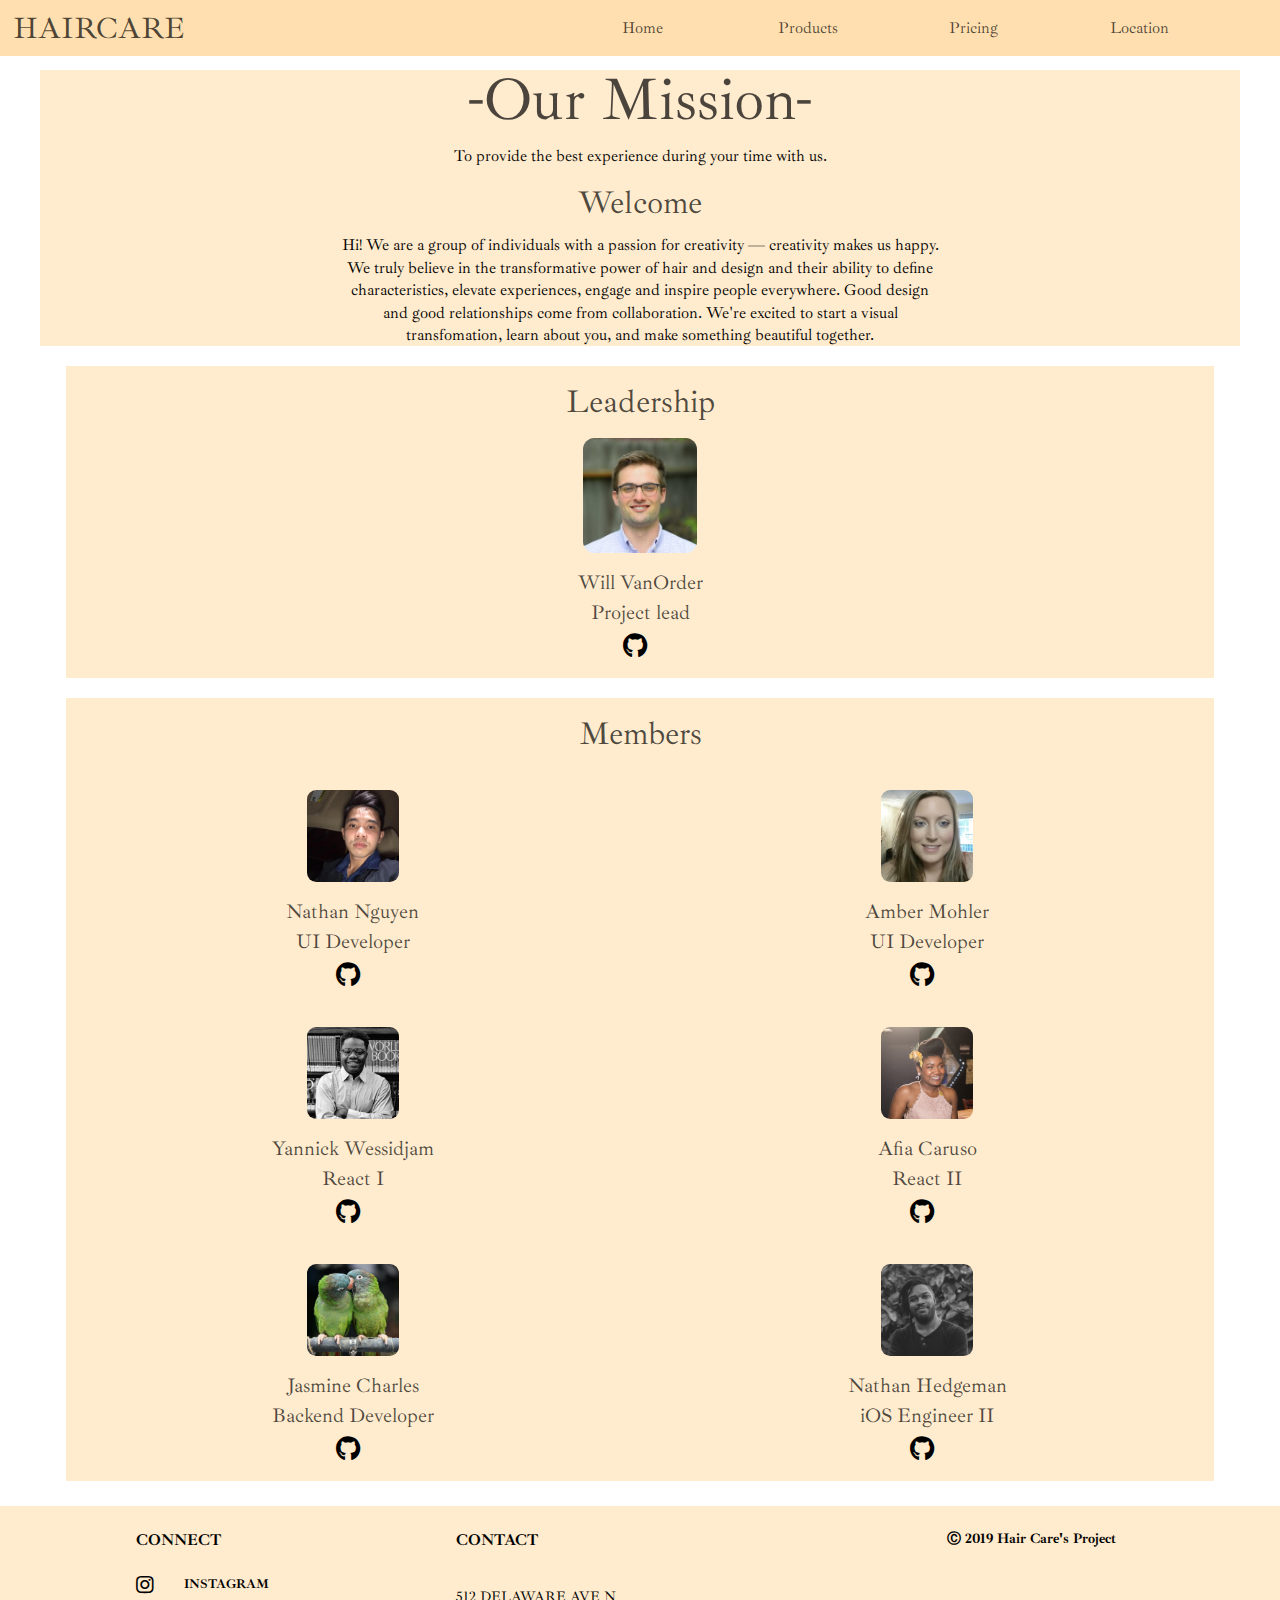
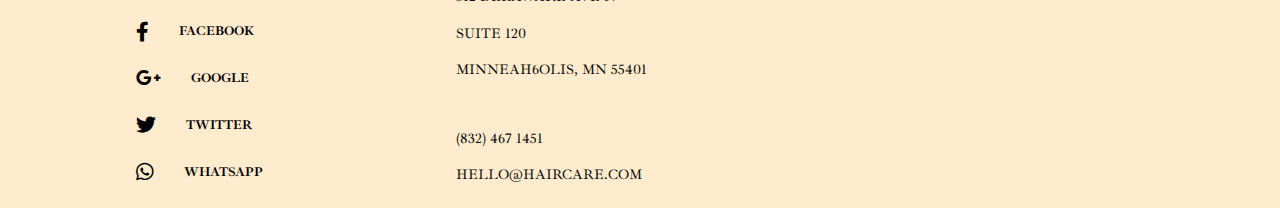
==== commit cea92663: "final updates" ====
--- a/about.html
+++ b/about.html
@@ -15,6 +15,7 @@
 </head>
 
 <body>
+
   <div class="navigation">
     <h3>Haircare</h3>
     <nav>
@@ -51,8 +52,6 @@
         <div class="links">
           <a href="https://github.com/willvanorder/" class="git-link" target="_blank"><i class="fab fa-github"></i></a>
         </div>
-        <p>In charge of general problems. Definitely know who is in charge of what and which they should be doing. The
-          resources of the whole team</p>
       </div>
     </div>
 
@@ -68,10 +67,7 @@
           <a href="https://github.com/natenguyen51294/" class="git-link" target="_blank"><i
               class="fab fa-github"></i></a>
         </div>
-        <p>A technology-focused role that seeks to create digital software that entices the user into a seamless
-          interaction between human and computer. Seeks to improve the user experience by making web page or software
-          interactions simple, fun, easy and
-          effective.</p>
+
       </div>
       <div class="members">
         <img src="img/amber.jpeg" alt="Amber's img">
@@ -80,10 +76,7 @@
         <div class="links">
           <a href="https://github.com/amohler09" class="git-link" target="_blank"><i class="fab fa-github"></i></a>
         </div>
-        <p>A technology-focused role that seeks to create digital software that entices the user into a seamless
-          interaction between human and computer. Seeks to improve the user experience by making web page or software
-          interactions simple, fun, easy and
-          effective.</p>
+
       </div>
       <div class="members">
         <img src="img/Yannick.jpeg" alt="Yannick's img">
@@ -92,8 +85,7 @@
         <div class="links">
           <a href="https://github.com/YaniWessi" class="git-link" target="_blank"><i class="fab fa-github"></i></a>
         </div>
-        <p>As a React Developer, we help develop the next generation of our apps using tools such as React.js,
-          Redux, Enzyme and Webpack.</p>
+
       </div>
       <div class="members">
         <img src="img/Afia.jpeg" alt="Afia's img">
@@ -102,8 +94,7 @@
         <div class="links">
           <a href="https://github.com/afialydia" class="git-link" target="_blank"><i class="fab fa-github"></i></a>
         </div>
-        <p>As a React Developer, we help develop the next generation of our apps using tools such as React.js,
-          Redux, Enzyme and Webpack.</p>
+
       </div>
       <div class="members">
         <img src="img/Jasmine.jpeg" alt="Jasmine's img">
@@ -113,9 +104,7 @@
           <a href="https://github.com/mynameisjasmine" class="git-link" target="_blank"><i
               class="fab fa-github"></i></a>
         </div>
-        <p>Compile and analyze data, processes, and codes to troubleshoot problems and identify areas for improvement.
-          Collaborating with the front-end developers and other team members to establish objectives and design more
-          functional, cohesive codes to enhance the user experience.</p>
+
       </div>
       <div class="members">
         <img src="img/Nathan.jpeg" alt="Hedgeman's img">
@@ -124,9 +113,7 @@
         <div class="links">
           <a href="https://github.com/hedgemanNate" class="git-link" target="_blank"><i class="fab fa-github"></i></a>
         </div>
-        <p>Responsible for creating and architecting new mobile applications, maintaining and improving existing
-          features on existing applications, and working with our sales team to develop innovative solutions that meet
-          our clients' business needs</p>
+
       </div>
     </section>
   </main>
--- a/css/index.css
+++ b/css/index.css
@@ -209,6 +209,14 @@
   outline: none;
   font-size: 1.5rem;
   background-color: #ffe4e1;
+  cursor: pointer;
+}
+header button a {
+  text-decoration: none;
+}
+header button a:link,
+header button a:visited {
+  color: #000000b5;
 }
 @media (max-width: 800px) {
   header button {
@@ -277,10 +285,11 @@
   align-items: center;
 }
 .navigation nav a:hover {
-  box-shadow: 0 1px 2px rgba(0, 0, 0, 0.3);
-  transition: box-shadow 0.5s ease-in-out;
-  transform: scale(1.3, 1.3);
-  border-radius: 50%;
+  transform: translateY(-0.3rem);
+  transition: all 0.3s;
+}
+.navigation nav a:active {
+  transform: translateY(0);
 }
 @media (max-width: 500px) {
   .navigation nav a {
@@ -545,7 +554,6 @@
 .about-page .leader h2 {
   color: #000000b5;
   margin-top: 2rem;
-  text-shadow: 0.2rem 0.2rem 0.5rem #a08bff;
 }
 @media (max-width: 500px) {
   .about-page .leader h2 {
@@ -596,20 +604,6 @@
 .about-page .leader .lead .links .git-link:hover {
   color: purple;
   transition: 0.3s;
-}
-.about-page .leader .lead p {
-  text-align: center;
-}
-@media (max-width: 1000px) {
-  .about-page .leader .lead p {
-    font-size: 1.4rem;
-  }
-}
-@media (max-width: 500px) {
-  .about-page .leader .lead p {
-    font-size: 1.3rem;
-    padding: 1%;
-  }
 }
 .about-page .team-member {
   display: flex;
@@ -626,7 +620,6 @@
 }
 .about-page .team-member .title h2 {
   color: #000000b5;
-  text-shadow: 0.2rem 0.2rem 0.5rem #a08bff;
 }
 @media (max-width: 500px) {
   .about-page .team-member .title h2 {
@@ -683,20 +676,6 @@
 .about-page .team-member .members .links .git-link:hover {
   color: purple;
   transition: 0.3s;
-}
-.about-page .team-member .members p {
-  text-align: center;
-}
-@media (max-width: 1000px) {
-  .about-page .team-member .members p {
-    font-size: 1.4rem;
-  }
-}
-@media (max-width: 500px) {
-  .about-page .team-member .members p {
-    font-size: 1.3rem;
-    padding: 1%;
-  }
 }
 .style,
 .color {
@@ -719,6 +698,8 @@
   -o-animation: color-change 1s infinite;
   -ms-animation: color-change 1s infinite;
   animation: color-change 1s infinite;
+  transform: translateY(-0.3rem);
+  transition: 0.3s;
 }
 @-webkit-keyframes color-change {
   0% {
